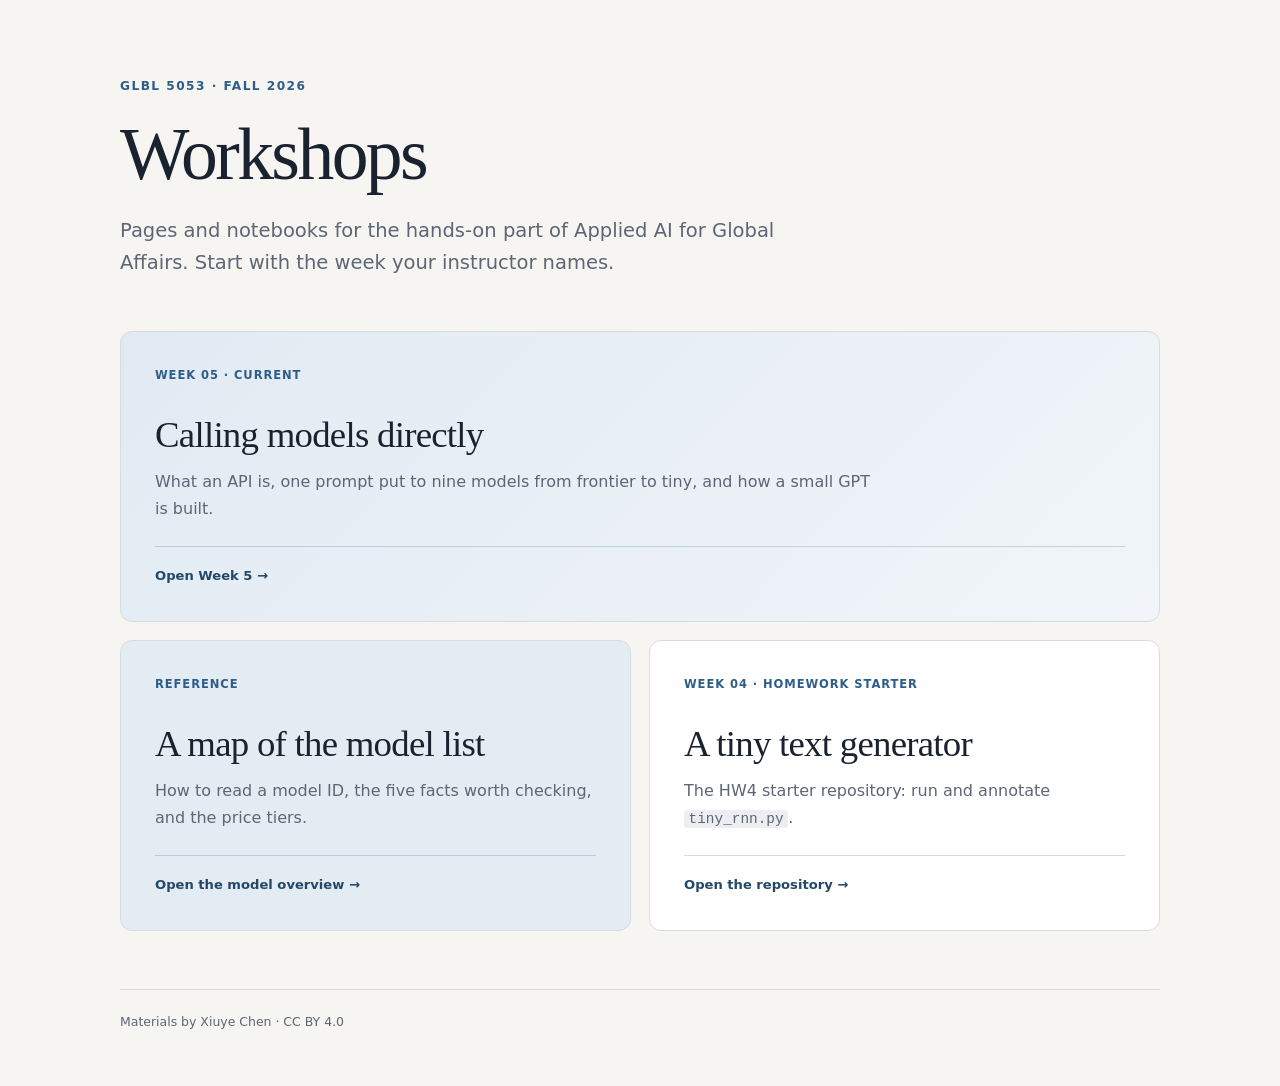
==== index.html @ 143db0c1 "Publish Week 5: API introduction, model overview, and model-range notebook Co-Authored-By: Claude Op" ====
<!doctype html>
<html lang="en">
<head>
  <meta charset="utf-8">
  <meta name="viewport" content="width=device-width,initial-scale=1">
  <meta name="description" content="GLBL 5053 workshop pages and notebooks.">
  <meta name="theme-color" content="#f6f5f1">
  <title>GLBL 5053 Workshops</title>
  <link rel="stylesheet" href="assets/site.css">
</head>
<body>
  <main class="shell">
    <header class="hero">
      <p class="kicker">GLBL 5053 · Fall 2026</p>
      <h1>Workshops</h1>
      <p class="lede">Pages and notebooks for the hands-on part of Applied AI for Global Affairs. Start with the week your instructor names.</p>
    </header>

    <section class="cards" aria-label="Course workshops">
      <a class="card featured" href="week-05/index.html">
        <span class="tag">Week 05 · current</span>
        <h2>Calling models directly</h2>
        <p>What an API is, one prompt put to nine models from frontier to tiny, and how a small GPT is built.</p>
        <span class="go">Open Week 5 →</span>
      </a>
      <a class="card tint" href="week-05/models.html">
        <span class="tag">Reference</span>
        <h2>A map of the model list</h2>
        <p>How to read a model ID, the five facts worth checking, and the price tiers.</p>
        <span class="go">Open the model overview →</span>
      </a>
      <a class="card" href="https://github.com/glbl5053/hw4-starter" target="_blank" rel="noopener noreferrer">
        <span class="tag">Week 04 · homework starter</span>
        <h2>A tiny text generator</h2>
        <p>The HW4 starter repository: run and annotate <code>tiny_rnn.py</code>.</p>
        <span class="go">Open the repository →</span>
      </a>
    </section>

    <footer>
      <span>Materials by Xiuye Chen · CC BY 4.0</span>
    </footer>
  </main>
</body>
</html>
---- assets/site.css ----
/* GLBL 5053 course pages. Layout adapted from CPSC 1710 lab-04.css. */
:root {
  --ink: #1a2230;
  --muted: #5c6675;
  --paper: #f6f5f1;
  --surface: #ffffff;
  --accent: #2f5d8a;
  --accent-deep: #234868;
  --tint: #e3ebf3;
  --tint-warm: #f2ead9;
  --tint-cool: #e6efe9;
  --line: #d8dbe0;
  --code-bg: #eceef1;
}

* { box-sizing: border-box; }

html { scroll-behavior: smooth; }

body {
  margin: 0;
  background: var(--paper);
  color: var(--ink);
  font: 16px/1.65 Inter, ui-sans-serif, system-ui, -apple-system, BlinkMacSystemFont, "Segoe UI", sans-serif;
  -webkit-font-smoothing: antialiased;
}

a { color: inherit; }

code {
  border-radius: 4px;
  background: var(--code-bg);
  padding: .08em .32em;
  font: .9em ui-monospace, SFMono-Regular, Menlo, Consolas, monospace;
  overflow-wrap: anywhere;
}

.sitebar {
  display: flex;
  flex-wrap: wrap;
  justify-content: space-between;
  gap: 8px 24px;
  width: min(1040px, calc(100% - 40px));
  margin: 0 auto;
  padding: 22px 0;
  border-bottom: 1px solid var(--line);
}

.sitebar a {
  color: var(--muted);
  font-size: .78rem;
  font-weight: 650;
  letter-spacing: .06em;
  text-decoration: none;
  text-transform: uppercase;
}

.sitebar a:hover { color: var(--ink); }

.shell {
  width: min(1040px, calc(100% - 40px));
  margin: 0 auto;
  padding: 76px 0 54px;
}

.hero {
  display: grid;
  grid-template-columns: minmax(0, 760px);
  margin-bottom: 52px;
}

.kicker {
  margin: 0 0 20px;
  color: var(--accent);
  font-size: .76rem;
  font-weight: 750;
  letter-spacing: .12em;
  text-transform: uppercase;
}

h1, h2, h3 { text-wrap: balance; }

h1 {
  max-width: 760px;
  margin: 0 0 22px;
  font: 520 clamp(2.5rem, 6vw, 4.6rem)/1.04 Georgia, "Times New Roman", serif;
  letter-spacing: -.035em;
}

.lede {
  max-width: 680px;
  margin: 0;
  color: var(--muted);
  font-size: clamp(1.05rem, 2vw, 1.22rem);
}

.split {
  display: grid;
  grid-template-columns: minmax(240px, .8fr) minmax(0, 1.2fr);
  gap: clamp(30px, 6vw, 72px);
  margin: 0 0 42px;
  padding: 32px 0 38px;
  border-top: 1px solid var(--line);
  border-bottom: 1px solid var(--line);
}

.split + .split { margin-top: -42px; border-top: 0; }

.eyebrow {
  margin: 0 0 12px;
  color: var(--accent);
  font-size: .72rem;
  font-weight: 750;
  letter-spacing: .08em;
  text-transform: uppercase;
}

.split h2,
.section-heading h2 {
  margin: 0;
  font: 520 clamp(1.65rem, 3.2vw, 2.4rem)/1.12 Georgia, "Times New Roman", serif;
  letter-spacing: -.02em;
}

.copy p,
.copy li { color: var(--muted); }
.copy p { margin: 0 0 16px; }
.copy p:last-child { margin-bottom: 0; }
.copy strong { color: var(--ink); }
.copy ol, .copy ul { margin: 0; padding-left: 1.3rem; }
.copy li { margin-bottom: 10px; }
.copy li:last-child { margin-bottom: 0; }
.copy ul + p, .copy ol + p { margin-top: 16px; }
.copy a { color: var(--accent-deep); text-underline-offset: 3px; }

.notice {
  margin: 0 0 30px;
  border-left: 3px solid var(--accent);
  border-radius: 0 8px 8px 0;
  background: var(--tint);
  padding: 18px 22px;
  color: #33445a;
}

.notice strong { color: var(--ink); }
.notice a { color: var(--accent-deep); }

.section-heading {
  max-width: 760px;
  margin: 66px 0 24px;
}

.section-heading p:not(.eyebrow) {
  margin: 14px 0 0;
  color: var(--muted);
}

.cards {
  display: grid;
  grid-template-columns: repeat(2, minmax(0, 1fr));
  gap: 18px;
}

.card {
  display: flex;
  min-height: 250px;
  flex-direction: column;
  border: 1px solid var(--line);
  border-radius: 12px;
  background: var(--surface);
  padding: clamp(24px, 4vw, 34px);
  color: inherit;
  text-decoration: none;
  transition: border-color .18s ease, transform .18s ease;
}

a.card:hover {
  border-color: #a9b6c6;
  transform: translateY(-2px);
}

.card.featured {
  grid-column: 1 / -1;
  background: linear-gradient(135deg, #e1eaf3, #f1f5f9);
}

.card.cool { background: var(--tint-cool); }
.card.warm { background: var(--tint-warm); }
.card.tint { background: var(--tint); }

.tag {
  align-self: flex-start;
  color: var(--accent);
  font-size: .72rem;
  font-weight: 750;
  letter-spacing: .08em;
  text-transform: uppercase;
}

.card h2,
.card h3 {
  max-width: 720px;
  margin: 30px 0 14px;
  font: 520 clamp(1.55rem, 3.2vw, 2.3rem)/1.1 Georgia, "Times New Roman", serif;
  letter-spacing: -.02em;
}

.card p {
  max-width: 720px;
  margin: 0 0 24px;
  color: var(--muted);
}

.go {
  margin-top: auto;
  padding-top: 18px;
  border-top: 1px solid rgba(47, 93, 138, .22);
  color: var(--accent-deep);
  font-size: .82rem;
  font-weight: 700;
}

/* Request / response anatomy */
.wire {
  display: grid;
  grid-template-columns: repeat(2, minmax(0, 1fr));
  gap: 18px;
  margin: 0 0 42px;
}

.wire figure {
  margin: 0;
  min-width: 0;
  border: 1px solid var(--line);
  border-radius: 12px;
  background: var(--surface);
  overflow: hidden;
}

.wire figcaption {
  padding: 14px 20px;
  border-bottom: 1px solid var(--line);
  color: var(--accent);
  font-size: .72rem;
  font-weight: 750;
  letter-spacing: .08em;
  text-transform: uppercase;
}

.wire pre {
  margin: 0;
  padding: 18px 20px 22px;
  overflow-x: auto;
  color: var(--ink);
  font: .8rem/1.6 ui-monospace, SFMono-Regular, Menlo, Consolas, monospace;
}

.wire .n { color: var(--accent-deep); font-weight: 700; }
.wire .c { color: #7a8494; }

/* Full-width figure with a caption block */
.figure {
  margin: 18px 0 14px;
  border: 1px solid var(--line);
  border-radius: 12px;
  background: var(--surface);
  overflow: hidden;
}

.figure img {
  display: block;
  width: 100%;
  height: auto;
  background: #fff;
  border-bottom: 1px solid var(--line);
}

.figure figcaption { padding: clamp(24px, 4vw, 34px); }
.figure figcaption p { max-width: 760px; margin: 14px 0 0; color: var(--muted); }
.figure figcaption strong { color: var(--ink); }
.figure figcaption a { color: var(--accent-deep); text-underline-offset: 3px; }

/* Tables */
.table-wrap {
  margin: 0 0 14px;
  overflow-x: auto;
  border: 1px solid var(--line);
  border-radius: 12px;
  background: var(--surface);
}

table {
  width: 100%;
  min-width: 720px;
  border-collapse: collapse;
  font-size: .9rem;
}

th, td {
  padding: 12px 16px;
  border-bottom: 1px solid var(--line);
  text-align: left;
  vertical-align: top;
}

tr:last-child td { border-bottom: 0; }

th {
  background: #f1f3f6;
  color: var(--muted);
  font-size: .72rem;
  font-weight: 750;
  letter-spacing: .06em;
  text-transform: uppercase;
  white-space: nowrap;
}

td.num, th.num { text-align: right; font-variant-numeric: tabular-nums; white-space: nowrap; }
td code { white-space: nowrap; }
td .sub { display: block; color: var(--muted); font-size: .82rem; }

.tier {
  display: inline-block;
  border-radius: 999px;
  background: var(--tint);
  padding: .1em .7em;
  color: var(--accent-deep);
  font-size: .74rem;
  font-weight: 700;
  white-space: nowrap;
}

.caption {
  margin: 0 0 42px;
  color: var(--muted);
  font-size: .82rem;
}

.caption a { color: var(--accent-deep); }

.prose {
  max-width: 760px;
  margin: 0 0 24px;
  color: var(--muted);
}

.prose strong { color: var(--ink); }
.prose a { color: var(--accent-deep); text-underline-offset: 3px; }

footer {
  display: flex;
  flex-wrap: wrap;
  justify-content: space-between;
  gap: 8px 24px;
  margin-top: 58px;
  padding-top: 22px;
  border-top: 1px solid var(--line);
  color: var(--muted);
  font-size: .78rem;
}

:focus-visible {
  outline: 3px solid #7897ba;
  outline-offset: 4px;
}

@media (max-width: 680px) {
  .sitebar, .shell { width: min(100% - 32px, 1040px); }
  .shell { padding-top: 48px; }
  .hero { margin-bottom: 38px; }
  .split, .cards, .wire { grid-template-columns: 1fr; }
  .card.featured { grid-column: auto; }
  .card { min-height: 220px; }
}

@media (prefers-reduced-motion: reduce) {
  * { scroll-behavior: auto !important; transition: none !important; }
}

@media print {
  body { background: #fff; }
  .sitebar { display: none; }
  .shell { width: auto; padding: 0; }
  .cards, .wire { display: block; }
  .card, .wire figure { min-height: 0; margin-bottom: 18px; break-inside: avoid; }
}
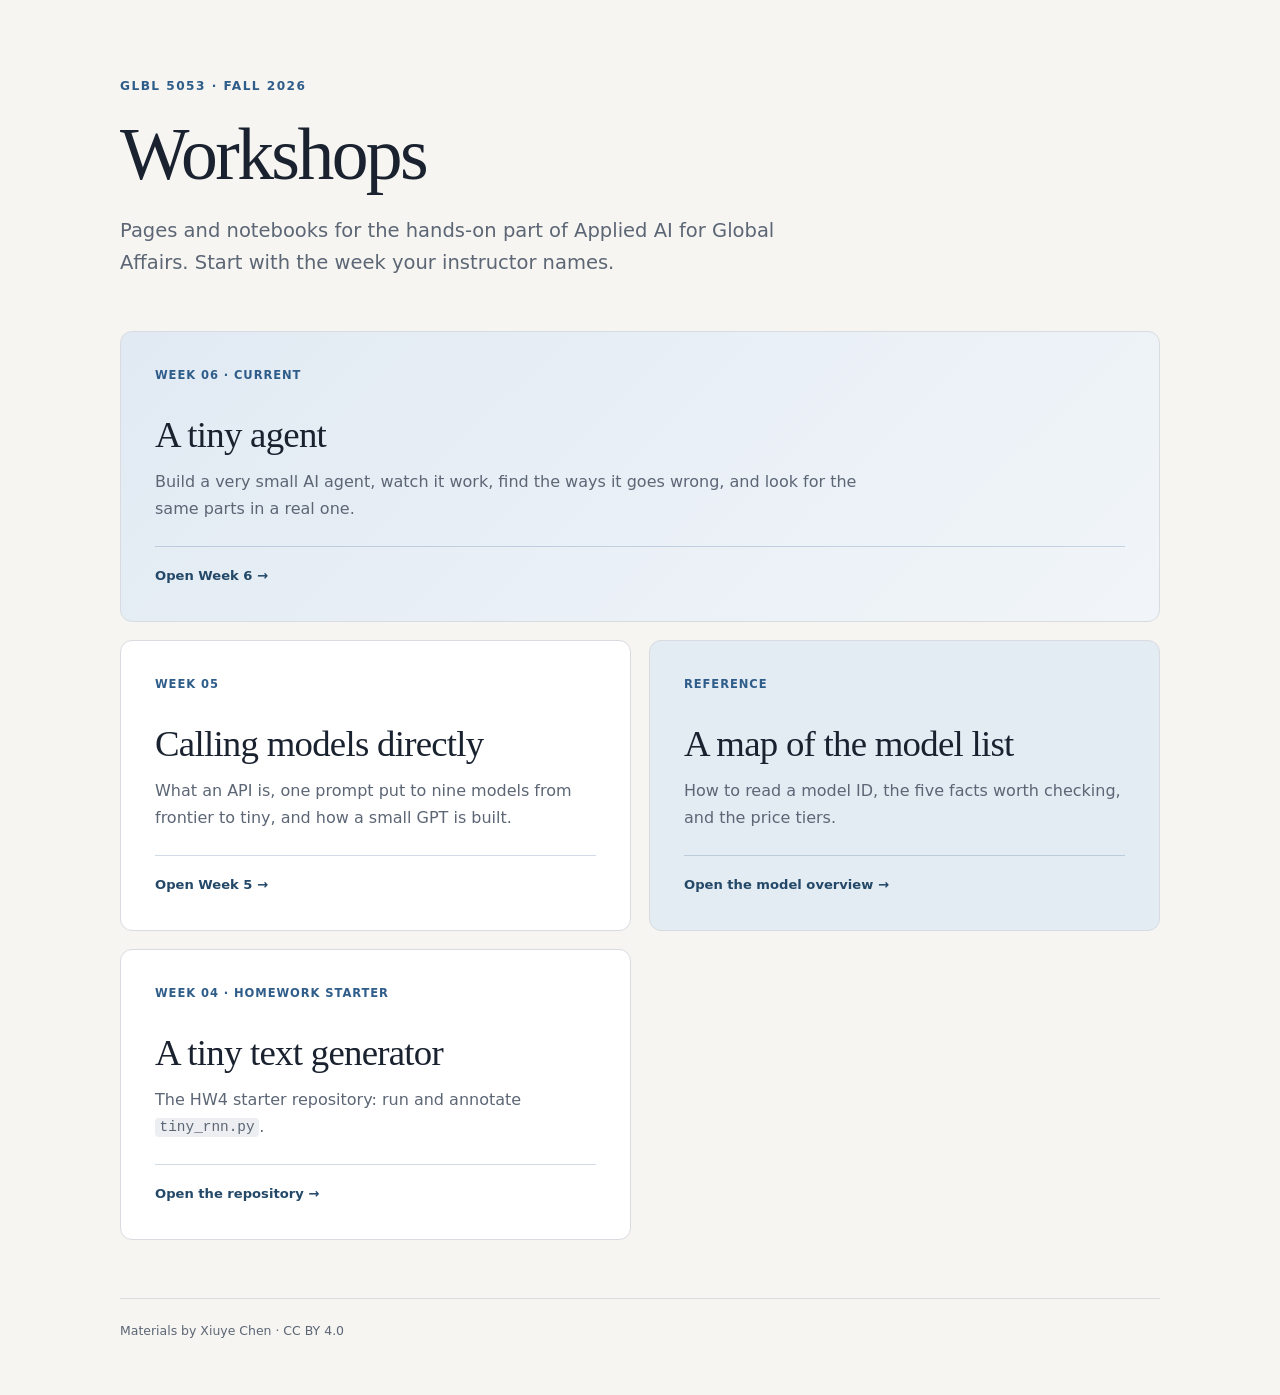
==== commit 22d1cc76: "Publish Week 6: a tiny agent (lab page and notebook) Adds week-06/ with the workshop page and tiny-a" ====
--- a/index.html
+++ b/index.html
@@ -17,8 +17,14 @@
     </header>
 
     <section class="cards" aria-label="Course workshops">
-      <a class="card featured" href="week-05/index.html">
-        <span class="tag">Week 05 · current</span>
+      <a class="card featured" href="week-06/index.html">
+        <span class="tag">Week 06 · current</span>
+        <h2>A tiny agent</h2>
+        <p>Build a very small AI agent, watch it work, find the ways it goes wrong, and look for the same parts in a real one.</p>
+        <span class="go">Open Week 6 →</span>
+      </a>
+      <a class="card" href="week-05/index.html">
+        <span class="tag">Week 05</span>
         <h2>Calling models directly</h2>
         <p>What an API is, one prompt put to nine models from frontier to tiny, and how a small GPT is built.</p>
         <span class="go">Open Week 5 →</span>
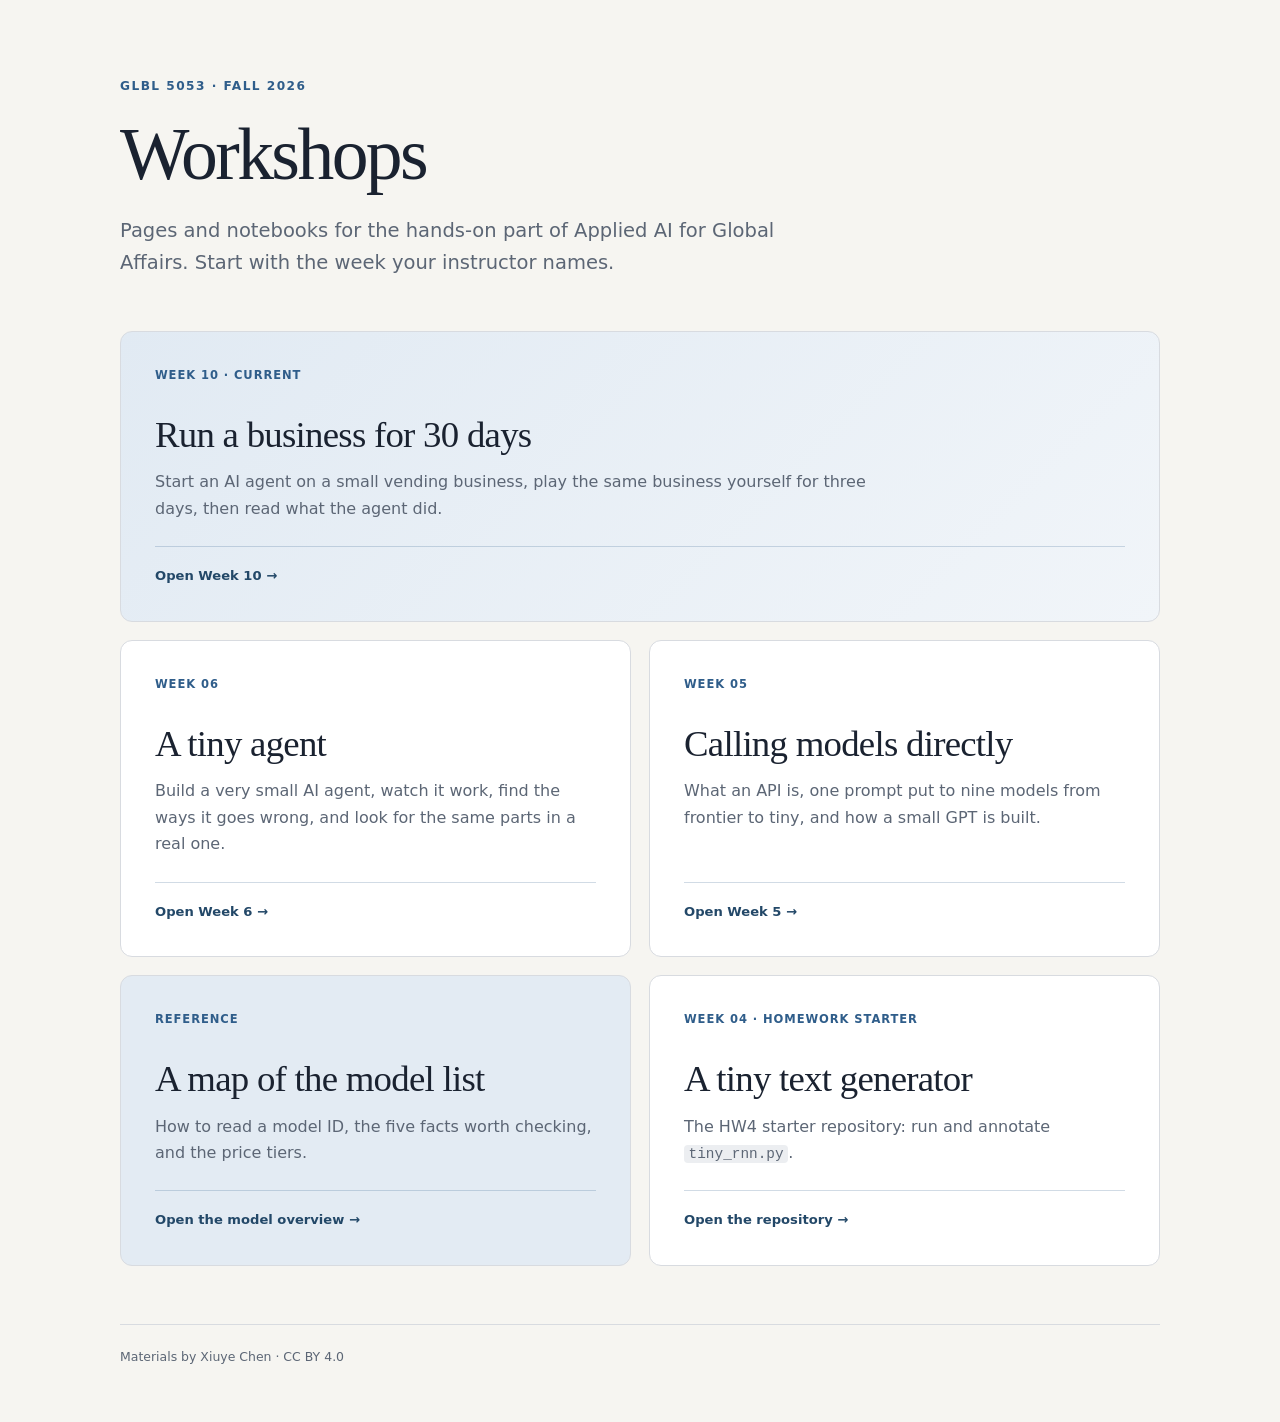
==== commit 05e13290: "Publish Week 10: run a business for 30 days (Vending Bench) Adapted from CPSC 1710 Lab 8: lab page, " ====
--- a/index.html
+++ b/index.html
@@ -17,8 +17,14 @@
     </header>
 
     <section class="cards" aria-label="Course workshops">
-      <a class="card featured" href="week-06/index.html">
-        <span class="tag">Week 06 · current</span>
+      <a class="card featured" href="week-10/index.html">
+        <span class="tag">Week 10 · current</span>
+        <h2>Run a business for 30 days</h2>
+        <p>Start an AI agent on a small vending business, play the same business yourself for three days, then read what the agent did.</p>
+        <span class="go">Open Week 10 →</span>
+      </a>
+      <a class="card" href="week-06/index.html">
+        <span class="tag">Week 06</span>
         <h2>A tiny agent</h2>
         <p>Build a very small AI agent, watch it work, find the ways it goes wrong, and look for the same parts in a real one.</p>
         <span class="go">Open Week 6 →</span>
